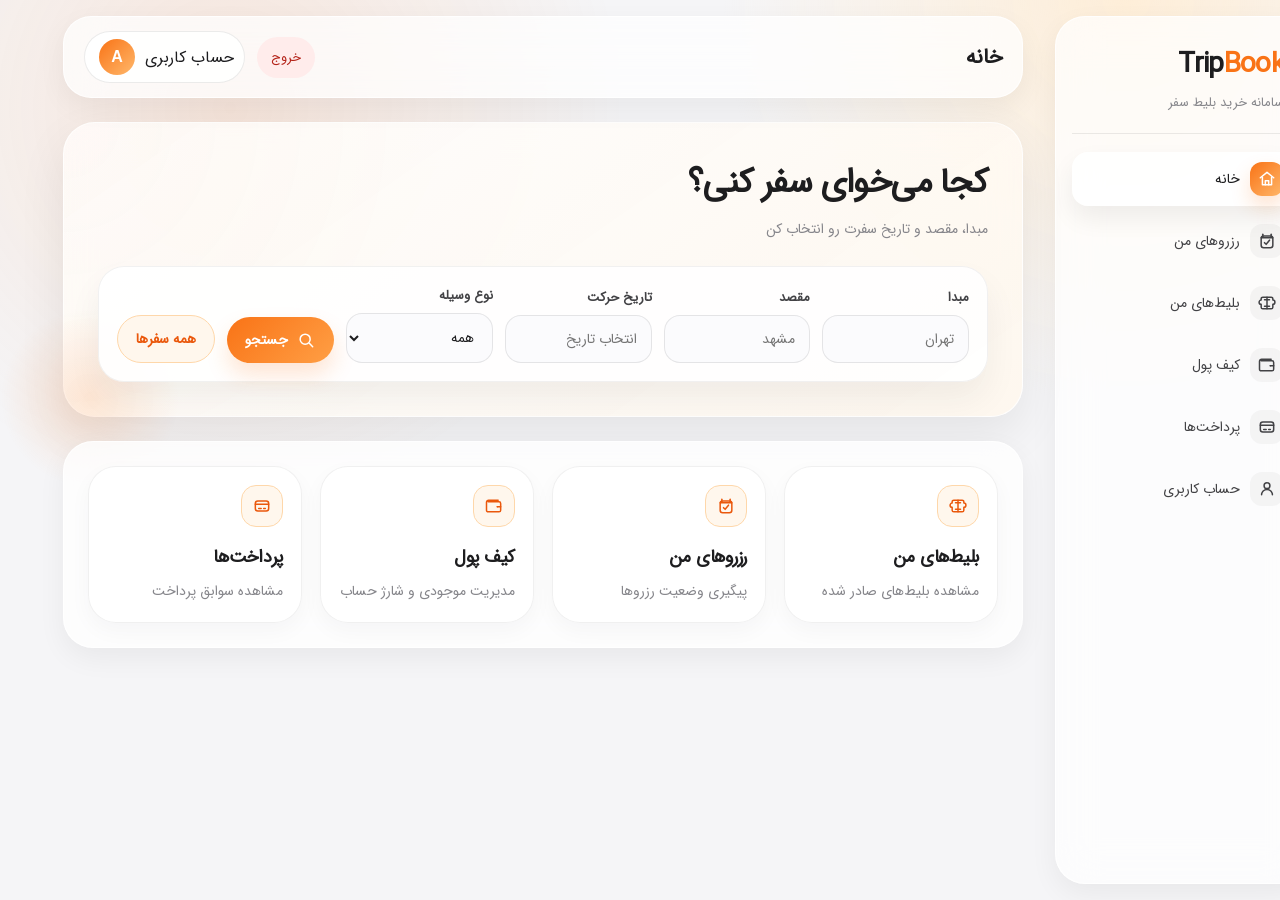
==== index.html @ 53e56e21 "initial commit for begining" ====
<!DOCTYPE html>
<html lang="fa" dir="rtl">
<head>
    <meta charset="UTF-8">
    <meta name="viewport" content="width=device-width, initial-scale=1.0">
    <title>Home</title>
    <link rel="stylesheet" href="style.css">
</head>
<body>
    <div class="app-container">
        <aside class="sidebar">
            <div class="logo">
                <h2>Trip<span>Book</span></h2>
                <p>سامانه خرید بلیط سفر</p>
            </div>

            <nav class="menu">
                <a href="index.html" class="active"><span class="menu-icon"><svg class="ui-icon" viewBox="0 0 24 24" aria-hidden="true"><path d="M4 10.5 12 4l8 6.5"/><path d="M6.5 10v9h11v-9"/><path d="M10 19v-5h4v5"/></svg></span><span>خانه</span></a>
                <a href="reservations.html" class=""><span class="menu-icon"><svg class="ui-icon" viewBox="0 0 24 24" aria-hidden="true"><path d="M7 4v3"/><path d="M17 4v3"/><path d="M5 8h14"/><rect x="5" y="6" width="14" height="14" rx="3"/><path d="m9 14 2 2 4-5"/></svg></span><span>رزروهای من</span></a>
                <a href="tickets.html" class=""><span class="menu-icon"><svg class="ui-icon" viewBox="0 0 24 24" aria-hidden="true"><path d="M5 8.5a2.5 2.5 0 0 0 0 5V17a2 2 0 0 0 2 2h10a2 2 0 0 0 2-2v-3.5a2.5 2.5 0 0 0 0-5V7a2 2 0 0 0-2-2H7a2 2 0 0 0-2 2v1.5Z"/><path d="M9 8h6"/><path d="M9 16h6"/><path d="M12 5v14"/></svg></span><span>بلیط‌های من</span></a>
                <a href="wallet.html" class=""><span class="menu-icon"><svg class="ui-icon" viewBox="0 0 24 24" aria-hidden="true"><path d="M5 7h13a2 2 0 0 1 2 2v8a2 2 0 0 1-2 2H5a2 2 0 0 1-2-2V7.5A2.5 2.5 0 0 1 5.5 5H17"/><path d="M16 13h4"/><path d="M16 13.01v-.01"/></svg></span><span>کیف پول</span></a>
                <a href="payments.html" class=""><span class="menu-icon"><svg class="ui-icon" viewBox="0 0 24 24" aria-hidden="true"><rect x="4" y="6" width="16" height="12" rx="3"/><path d="M4 10h16"/><path d="M8 15h3"/><path d="M14 15h2"/></svg></span><span>پرداخت‌ها</span></a>
                <a href="account.html" class=""><span class="menu-icon"><svg class="ui-icon" viewBox="0 0 24 24" aria-hidden="true"><circle cx="12" cy="8" r="3.5"/><path d="M5.5 19a6.5 6.5 0 0 1 13 0"/></svg></span><span>حساب کاربری</span></a>
            </nav>
        </aside>

        <main class="main-content">
            <header class="navbar">
                <div class="navbar-title">
                    <h1>خانه</h1>
                </div>

                <div class="navbar-actions">
                    <a class="logout-link" href="login.html">خروج</a>

                    <a class="account-chip" href="account.html">
                        <span>حساب کاربری</span>
                        <div class="avatar">A</div>
                    </a>
                </div>
            </header>

            <div class="page-content">
                <section class="hero-search">
                    <h2>کجا می‌خوای سفر کنی؟</h2>
                    <div class="hero-subtitle">مبدا، مقصد و تاریخ سفرت رو انتخاب کن</div>

                    <div class="search-box">
                        <form>
                            <div class="search-form">
                                <div class="form-group">
                                    <label>مبدا</label>
                                    <input id="originInput" type="text" placeholder="تهران">
                                </div>

                                <div class="form-group">
                                    <label>مقصد</label>
                                    <input id="destinationInput" type="text" placeholder="مشهد">
                                </div>

                                <div class="form-group">
                                    <label>تاریخ حرکت</label>
                                    <input type="text" class="persian-date-input" placeholder="انتخاب تاریخ" readonly>
                                </div>

                                <div class="form-group">
                                    <label>نوع وسیله</label>
                                    <select id="vehicleTypeInput">
                                        <option>همه</option>
                                        <option>اتوبوس</option>
                                        <option>قطار</option>
                                        <option>هواپیما</option>
                                    </select>
                                </div>

                                <button type="button" id="searchBtn"><svg class="ui-icon" viewBox="0 0 24 24" aria-hidden="true"><circle cx="11" cy="11" r="6"/><path d="m16 16 4 4"/></svg> جستجو</button>
                                <button type="button" id="showAllTripsBtn" class="btn-secondary">همه سفرها</button>
                            </div>
                        </form>
                    </div>
                </section>

                <section id="searchResults" class="section" style="display: none; margin-top: 24px;">
                    <h3 id="resultTitle">نتایج جستجو</h3>
                    <div id="resultList" class="trip-list"></div>
                </section>

                <section class="section" style="margin-top: 24px;">
                    <div class="quick-grid">
                        <a href="tickets.html" class="quick-card">
                            <div>
                                <span class="quick-icon"><svg class="ui-icon" viewBox="0 0 24 24" aria-hidden="true"><path d="M5 8.5a2.5 2.5 0 0 0 0 5V17a2 2 0 0 0 2 2h10a2 2 0 0 0 2-2v-3.5a2.5 2.5 0 0 0 0-5V7a2 2 0 0 0-2-2H7a2 2 0 0 0-2 2v1.5Z"/><path d="M9 8h6"/><path d="M9 16h6"/><path d="M12 5v14"/></svg></span>
                                <h3>بلیط‌های من</h3>
                                <p>مشاهده بلیط‌های صادر شده</p>
                            </div>
                        </a>

                        <a href="reservations.html" class="quick-card">
                            <div>
                                <span class="quick-icon"><svg class="ui-icon" viewBox="0 0 24 24" aria-hidden="true"><path d="M7 4v3"/><path d="M17 4v3"/><path d="M5 8h14"/><rect x="5" y="6" width="14" height="14" rx="3"/><path d="m9 14 2 2 4-5"/></svg></span>
                                <h3>رزروهای من</h3>
                                <p>پیگیری وضعیت رزروها</p>
                            </div>
                        </a>

                        <a href="wallet.html" class="quick-card">
                            <div>
                                <span class="quick-icon"><svg class="ui-icon" viewBox="0 0 24 24" aria-hidden="true"><path d="M5 7h13a2 2 0 0 1 2 2v8a2 2 0 0 1-2 2H5a2 2 0 0 1-2-2V7.5A2.5 2.5 0 0 1 5.5 5H17"/><path d="M16 13h4"/><path d="M16 13.01v-.01"/></svg></span>
                                <h3>کیف پول</h3>
                                <p>مدیریت موجودی و شارژ حساب</p>
                            </div>
                        </a>

                        <a href="payments.html" class="quick-card">
                            <div>
                                <span class="quick-icon"><svg class="ui-icon" viewBox="0 0 24 24" aria-hidden="true"><rect x="4" y="6" width="16" height="12" rx="3"/><path d="M4 10h16"/><path d="M8 15h3"/><path d="M14 15h2"/></svg></span>
                                <h3>پرداخت‌ها</h3>
                                <p>مشاهده سوابق پرداخت</p>
                            </div>
                        </a>
                    </div>
                </section>
            </div>
        </main>
    </div>

    <script src="script.js"></script>
</body>
</html>
---- style.css ----
@font-face {
        font-family: "IRANSans";
        src: url("fonts/IRANSansWeb.woff") format("woff");
        font-weight: normal;
        font-style: normal;
    }


:root {
    --primary: #f97316;
    --primary-dark: #ea580c;
    --primary-soft: #fff7ed;
    --primary-line: #fed7aa;

    --background: #f5f5f7;
    --surface: rgba(255, 255, 255, 0.78);
    --surface-solid: #ffffff;
    --surface-soft: #fbfbfd;

    --text: #1d1d1f;
    --text-soft: #424245;
    --muted: #86868b;
    --line: rgba(0, 0, 0, 0.08);

    --green-bg: #e8f7ee;
    --green-text: #137333;
    --yellow-bg: #fff4d8;
    --yellow-text: #9a6700;
    --red-bg: #ffe7e7;
    --red-text: #b42318;

    --shadow-soft: 0 18px 48px rgba(0, 0, 0, 0.075);
    --shadow-card: 0 10px 28px rgba(0, 0, 0, 0.055);
    --radius-xl: 30px;
    --radius-lg: 24px;
    --radius-md: 18px;
}

* {
    margin: 0;
    padding: 0;
    box-sizing: border-box;
}

html {
    scroll-behavior: smooth;
}

body {
    min-height: 100vh;
    direction: rtl;
    color: var(--text);
    background:
        radial-gradient(circle at 18% 12%, rgba(249, 115, 22, 0.13), transparent 30%),
        radial-gradient(circle at 88% 0%, rgba(255, 237, 213, 0.9), transparent 28%),
        var(--background);
    font-family: "IRANSans", "Vazirmatn", "Tahoma", sans-serif;
}

a {
    color: inherit;
    text-decoration: none;
}

button,
input,
select {
    font: inherit;
}

button {
    border: 0;
}

.ui-icon {
    width: 20px;
    height: 20px;
    display: block;
    fill: none;
    stroke: currentColor;
    stroke-width: 1.8;
    stroke-linecap: round;
    stroke-linejoin: round;
}

/* Login */
.login-page {
    min-height: 100vh;
    padding: 28px;
    display: grid;
    place-items: center;
}

.login-card {
    width: min(420px, 100%);
    position: relative;
    padding: 34px;
    background: rgba(255, 255, 255, 0.82);
    backdrop-filter: blur(24px);
    border: 1px solid rgba(255, 255, 255, 0.82);
    border-radius: 32px;
    box-shadow: var(--shadow-soft);
    overflow: hidden;
}

.login-card::before {
    content: "";
    width: 180px;
    height: 180px;
    position: absolute;
    top: -84px;
    left: -62px;
    background: radial-gradient(circle, rgba(249, 115, 22, 0.22), transparent 68%);
    border-radius: 50%;
}


.login-mark {
    width: 64px;
    height: 64px;
    position: relative;
    z-index: 1;
    margin: 0 auto 24px;
    display: grid;
    place-items: center;
    color: var(--primary-dark);
    background:
        linear-gradient(145deg, rgba(255, 255, 255, 0.96), rgba(255, 247, 237, 0.95));
    border: 1px solid rgba(249, 115, 22, 0.18);
    border-radius: 22px;
    box-shadow: 0 18px 34px rgba(249, 115, 22, 0.16);
}

.login-mark .ui-icon {
    width: 30px;
    height: 30px;
    stroke-width: 1.65;
}

.login-card h1 {
    position: relative;
    z-index: 1;
    margin-bottom: 8px;
    text-align: center;
    font-size: 28px;
    letter-spacing: -0.6px;
}

.login-card p {
    position: relative;
    z-index: 1;
    margin-bottom: 26px;
    text-align: center;
    color: var(--muted);
    line-height: 1.9;
}

.login-card .btn {
    width: 100%;
    margin-top: 32px;
}

.login-mini {
    margin-top: 18px;
    color: var(--muted);
    font-size: 13px;
    text-align: center;
}

/* Layout */
.app-container {
    display: flex;
    min-height: 100vh;
}

.sidebar {
    width: 256px;
    height: calc(100vh - 32px);
    position: fixed;
    top: 16px;
    right: 16px;
    padding: 16px;
    overflow-y: auto;
    background: rgba(255, 255, 255, 0.72);
    backdrop-filter: blur(22px);
    border: 1px solid rgba(255, 255, 255, 0.78);
    border-radius: 30px;
    box-shadow: var(--shadow-card);
}

.logo {
    margin-bottom: 18px;
    padding: 10px 10px 20px;
    border-bottom: 1px solid var(--line);
}

.logo h2 {
    margin-bottom: 5px;
    color: var(--text);
    font-size: 28px;
    font-weight: 900;
    letter-spacing: -0.7px;
}

.logo h2 span {
    color: var(--primary);
}

.logo p {
    color: var(--muted);
    font-size: 13px;
}

.menu {
    display: flex;
    flex-direction: column;
    gap: 8px;
}

.menu a {
    padding: 10px;
    display: flex;
    align-items: center;
    gap: 10px;
    color: var(--text-soft);
    border-radius: 16px;
    font-size: 14px;
    transition: 0.2s ease;
}

.menu-icon {
    width: 34px;
    height: 34px;
    display: grid;
    place-items: center;
    color: var(--text-soft);
    background: rgba(0, 0, 0, 0.035);
    border-radius: 12px;
    transition: 0.2s ease;
}

.menu a:hover {
    color: var(--primary-dark);
    background: rgba(249, 115, 22, 0.07);
}

.menu a:hover .menu-icon {
    color: var(--primary-dark);
    background: var(--primary-soft);
}

.menu a.active {
    color: var(--text);
    background: rgba(255, 255, 255, 0.88);
    box-shadow: 0 12px 26px rgba(0, 0, 0, 0.065);
}

.menu a.active .menu-icon {
    color: white;
    background: linear-gradient(135deg, var(--primary), #ffb86b);
    box-shadow: 0 10px 20px rgba(249, 115, 22, 0.2);
}

.main-content {
    width: calc(100% - 288px);
    min-height: 100vh;
    margin-right: 288px;
}

.navbar {
    min-height: 78px;
    position: sticky;
    top: 0;
    z-index: 10;
    margin: 16px 16px 0;
    padding: 14px 20px;
    display: flex;
    align-items: center;
    justify-content: space-between;
    background: rgba(255, 255, 255, 0.72);
    backdrop-filter: blur(22px);
    border: 1px solid rgba(255, 255, 255, 0.78);
    border-radius: 28px;
    box-shadow: var(--shadow-card);
}

.navbar-title h1 {
    font-size: 21px;
    letter-spacing: -0.35px;
}

.navbar-actions {
    display: flex;
    align-items: center;
    gap: 12px;
}

.logout-link {
    padding: 10px 14px;
    color: #b42318;
    background: rgba(255, 231, 231, 0.75);
    border-radius: 999px;
    font-size: 13px;
}

.account-chip {
    padding: 7px 10px 7px 14px;
    display: flex;
    align-items: center;
    gap: 10px;
    color: var(--text);
    background: rgba(255, 255, 255, 0.88);
    border: 1px solid var(--line);
    border-radius: 999px;
    transition: 0.2s ease;
}

.account-chip:hover {
    transform: translateY(-1px);
    border-color: var(--primary-line);
    box-shadow: 0 12px 24px rgba(0, 0, 0, 0.055);
}

.avatar {
    width: 36px;
    height: 36px;
    display: grid;
    place-items: center;
    color: white;
    background: linear-gradient(135deg, var(--primary), #ffb86b);
    border-radius: 50%;
    font-family: Arial, sans-serif;
    font-weight: bold;
}

.page-content {
    padding: 24px 16px 36px;
}

.page-title {
    margin: 8px 4px 22px;
}

.page-title h2 {
    font-size: 28px;
    letter-spacing: -0.6px;
}

.section {
    margin-bottom: 24px;
    padding: 24px;
    background: var(--surface);
    backdrop-filter: blur(18px);
    border: 1px solid rgba(255, 255, 255, 0.72);
    border-radius: var(--radius-xl);
    box-shadow: var(--shadow-card);
}

.section h3 {
    margin-bottom: 18px;
    font-size: 20px;
    letter-spacing: -0.3px;
}

/* Home */
.hero-search {
    position: relative;
    padding: 34px;
    overflow: visible;
    color: var(--text);
    background:
        linear-gradient(145deg, rgba(255, 255, 255, 0.88), rgba(255, 247, 237, 0.86)),
        radial-gradient(circle at 0% 0%, rgba(249, 115, 22, 0.25), transparent 34%);
    backdrop-filter: blur(18px);
    border: 1px solid rgba(255, 255, 255, 0.78);
    border-radius: 32px;
    box-shadow: var(--shadow-soft);
}

.hero-search::after {
    content: "";
    width: 180px;
    height: 180px;
    position: absolute;
    left: -64px;
    bottom: -72px;
    background: radial-gradient(circle, rgba(249, 115, 22, 0.16), transparent 70%);
    border-radius: 50%;
}

.hero-kicker {
    width: fit-content;
    margin-bottom: 12px;
    padding: 7px 12px;
    color: var(--primary-dark);
    background: rgba(255, 247, 237, 0.9);
    border: 1px solid var(--primary-line);
    border-radius: 999px;
    font-size: 12px;
    font-weight: 800;
}

.hero-search h2 {
    position: relative;
    z-index: 1;
    margin-bottom: 8px;
    font-size: 34px;
    font-weight: 900;
    letter-spacing: -0.8px;
}

.hero-subtitle {
    position: relative;
    z-index: 1;
    color: var(--muted);
    font-size: 14px;
}

.search-box {
    position: relative;
    z-index: 60;
    margin-top: 26px;
    padding: 18px;
    background: rgba(255, 255, 255, 0.92);
    border: 1px solid rgba(0, 0, 0, 0.055);
    border-radius: 26px;
    box-shadow: 0 18px 34px rgba(0, 0, 0, 0.055);
}

.search-form {
    display: grid;
    grid-template-columns: repeat(4, 1fr) auto auto;
    gap: 12px;
    align-items: end;
}

.quick-grid {
    display: grid;
    grid-template-columns: repeat(4, 1fr);
    gap: 18px;
}

.quick-card {
    min-height: 136px;
    padding: 18px;
    display: flex;
    flex-direction: column;
    justify-content: space-between;
    background: rgba(255, 255, 255, 0.82);
    border: 1px solid rgba(0, 0, 0, 0.06);
    border-radius: 28px;
    box-shadow: 0 8px 22px rgba(0, 0, 0, 0.035);
    transition: 0.2s ease;
}

.quick-card:hover {
    transform: translateY(-4px);
    border-color: var(--primary-line);
    box-shadow: 0 18px 38px rgba(0, 0, 0, 0.07);
}

.quick-icon {
    width: 42px;
    height: 42px;
    margin-bottom: 16px;
    display: grid;
    place-items: center;
    color: var(--primary-dark);
    background: var(--primary-soft);
    border: 1px solid var(--primary-line);
    border-radius: 15px;
}

.quick-card h3 {
    margin-bottom: 8px;
    font-size: 18px;
    letter-spacing: -0.25px;
}

.quick-card p {
    color: var(--muted);
    font-size: 14px;
    line-height: 1.8;
}

/* Forms */
.form-grid {
    display: grid;
    grid-template-columns: repeat(2, 1fr);
    gap: 18px;
}

.form-grid-3 {
    display: grid;
    grid-template-columns: repeat(3, 1fr);
    gap: 18px;
}

.form-group {
    position: relative;
    display: flex;
    flex-direction: column;
    gap: 7px;
}

.form-group label {
    color: var(--text-soft);
    font-size: 13px;
    font-weight: 800;
}

input,
select {
    width: 100%;
    min-height: 46px;
    padding: 12px 14px;
    color: var(--text);
    background: var(--surface-soft);
    border: 1px solid rgba(0, 0, 0, 0.09);
    border-radius: 16px;
    outline: none;
    font-size: 14px;
    direction: rtl;
    transition: 0.18s ease;
    /* text-align: left; */
}

input:hover,
select:hover {
    border-color: var(--primary-line);
}

input:focus,
select:focus {
    background: white;
    border-color: var(--primary);
    box-shadow: 0 0 0 4px rgba(249, 115, 22, 0.11);
}

.btn,
button {
    min-height: 46px;
    padding: 12px 18px;
    display: inline-flex;
    align-items: center;
    justify-content: center;
    gap: 8px;
    color: white;
    background: linear-gradient(135deg, var(--primary), #ff9f45);
    border: 0;
    border-radius: 999px;
    cursor: pointer;
    font-size: 14px;
    font-weight: 800;
    white-space: nowrap;
    transition: 0.2s ease;
    box-shadow: 0 12px 22px rgba(249, 115, 22, 0.18);
}

.btn:hover,
button:hover {
    transform: translateY(-2px);
    background: linear-gradient(135deg, var(--primary-dark), var(--primary));
    box-shadow: 0 16px 26px rgba(249, 115, 22, 0.24);
}

.btn-secondary {
    color: var(--primary-dark);
    background: rgba(255, 247, 237, 0.95);
    border: 1px solid var(--primary-line);
    box-shadow: none;
}

.btn-secondary:hover {
    color: var(--primary-dark);
    background: #ffedd5;
    box-shadow: none;
}

.btn-danger {
    background: #ef4444;
    box-shadow: 0 10px 20px rgba(239, 68, 68, 0.16);
}

.btn-danger:hover {
    background: #dc2626;
    box-shadow: 0 12px 24px rgba(239, 68, 68, 0.22);
}

.btn-small {
    min-height: 36px;
    padding: 8px 12px;
    border-radius: 999px;
    font-size: 13px;
}

.reserve-button {
    min-height: 42px;
    padding: 10px 18px;
    background: linear-gradient(135deg, var(--primary), #ff9f45);
    border-radius: 14px;
    box-shadow: 0 12px 22px rgba(249, 115, 22, 0.18);
}

.reserve-button:hover {
    background: linear-gradient(135deg, var(--primary-dark), var(--primary));
    box-shadow: 0 16px 26px rgba(249, 115, 22, 0.24);
}

.form-actions {
    display: flex;
    flex-wrap: wrap;
    gap: 12px;
    margin-top: 18px;
}

/* Calendar */
.calendar-popup {
    width: 312px;
    position: absolute;
    top: calc(100% + 8px);
    right: 0;
    z-index: 999;
    display: none;
    padding: 16px;
    background: white;
    border: 1px solid var(--line);
    border-radius: 22px;
    box-shadow: var(--shadow-soft);
}

.calendar-popup.show {
    display: block;
}

.calendar-head {
    display: flex;
    justify-content: space-between;
    align-items: center;
    margin-bottom: 14px;
}

.calendar-head strong {
    color: var(--primary-dark);
    font-size: 14px;
}

.calendar-grid {
    display: grid;
    grid-template-columns: repeat(7, 1fr);
    gap: 7px;
    text-align: center;
}

.calendar-day-name {
    padding-bottom: 4px;
    color: var(--muted);
    font-size: 12px;
}

.calendar-day {
    padding: 8px 0;
    background: #f6f6f8;
    border-radius: 12px;
    cursor: pointer;
    font-size: 13px;
    transition: 0.18s ease;
}

.calendar-day:hover {
    color: white;
    background: var(--primary);
}

.calendar-empty {
    height: 31px;
}

/* Cards */
.trip-list {
    display: flex;
    flex-direction: column;
    gap: 16px;
}

.trip-card {
    padding: 18px;
    display: flex;
    align-items: center;
    justify-content: space-between;
    gap: 18px;
    background: rgba(255, 255, 255, 0.86);
    border: 1px solid rgba(0, 0, 0, 0.06);
    border-radius: 24px;
    transition: 0.2s ease;
    box-shadow: 0 0px 9px rgba(176, 174, 174, 0.25) !important;
}

.trip-card:hover {
    transform: translateY(-2px);
    border-color: var(--primary-line);
    box-shadow: 0 0px 12px rgba(244, 153, 63, 0.181) !important;
}

.trip-card h3 {
    margin-bottom: 8px;
    font-size: 18px;
}

.trip-card p {
    margin-bottom: 5px;
    color: var(--muted);
    line-height: 1.7;
}

.trip-action {
    min-width: 280px;
    display: flex;
    flex-direction: row;
    align-items: center;
    justify-content: flex-end;
    gap: 14px;
}

.trip-action strong {
    color: var(--text);
    font-size: 18px;
    font-weight: 900;
    white-space: nowrap;
}

.empty-result {
    padding: 18px;
    color: var(--muted);
    background: rgba(255, 255, 255, 0.76);
    border: 1px dashed rgba(0, 0, 0, 0.16);
    border-radius: 18px;
}

/* Tables */
.table-wrapper {
    overflow-x: auto;
}

table {
    width: 100%;
    min-width: 760px;
    border-collapse: separate;
    border-spacing: 0 10px;
}

thead th {
    padding: 12px 14px;
    color: #9a3412;
    background: var(--primary-soft);
    font-size: 13px;
    text-align: right;
}

thead th:first-child {
    border-radius: 0 16px 16px 0;
}

thead th:last-child {
    border-radius: 16px 0 0 16px;
}

tbody tr {
    background: rgba(255, 255, 255, 0.9);
    box-shadow: 0 6px 18px rgba(0, 0, 0, 0.035);
}

td {
    padding: 15px 14px;
    color: #4b5563;
    border-top: 1px solid rgba(0, 0, 0, 0.055);
    border-bottom: 1px solid rgba(0, 0, 0, 0.055);
    font-size: 14px;
}

td:first-child {
    border-right: 1px solid rgba(0, 0, 0, 0.055);
    border-radius: 0 16px 16px 0;
}

td:last-child {
    border-left: 1px solid rgba(0, 0, 0, 0.055);
    border-radius: 16px 0 0 16px;
}

.badge {
    display: inline-block;
    padding: 7px 11px;
    border-radius: 999px;
    font-size: 12px;
    font-weight: 800;
}

.success {
    color: var(--green-text);
    background: var(--green-bg);
}

.pending {
    color: var(--yellow-text);
    background: var(--yellow-bg);
}

.cancelled,
.failed {
    color: var(--red-text);
    background: var(--red-bg);
}

/* Wallet and info */
.wallet-balance-section {
    display: flex;
    align-items: center;
    justify-content: center;
}

.wallet-card {
    width: min(520px, 100%);
    min-height: 230px;
    position: relative;
    overflow: hidden;
    padding: 32px;
    color: var(--text);
    background:
        linear-gradient(145deg, rgba(255, 255, 255, 0.98), rgba(255, 250, 245, 0.94));
    border: 1px solid rgba(249, 115, 22, 0.14);
    border-radius: 32px;
    box-shadow: 0 22px 56px rgba(15, 23, 42, 0.075);
}

.wallet-card::before {
    content: "";
    width: 210px;
    height: 210px;
    position: absolute;
    left: -76px;
    top: -82px;
    background: radial-gradient(circle, rgba(249, 115, 22, 0.22), transparent 68%);
    border-radius: 999px;
}

.wallet-card::after {
    content: "";
    width: 120px;
    height: 120px;
    position: absolute;
    right: -46px;
    bottom: -46px;
    background: radial-gradient(circle, rgba(255, 184, 107, 0.28), transparent 68%);
    border-radius: 999px;
}

.wallet-card h3 {
    position: relative;
    z-index: 1;
    margin-bottom: 10px;
    color: var(--muted);
    font-size: 15px;
}

.wallet-card p {
    position: relative;
    z-index: 1;
    margin-bottom: 24px;
    font-size: 36px;
    font-weight: 900;
    letter-spacing: -0.7px;
}

.wallet-card .btn {
    position: relative;
    z-index: 1;
}

.info-grid {
    display: grid;
    grid-template-columns: repeat(3, 1fr);
    gap: 18px;
}

.info-card {
    padding: 20px;
    background: rgba(255, 255, 255, 0.82);
    border: 1px solid rgba(0, 0, 0, 0.06);
    border-radius: 24px;
    transition: 0.2s ease;
}

.info-card:hover {
    transform: translateY(-2px);
    border-color: var(--primary-line);
}

.info-card h4 {
    margin-bottom: 8px;
    color: var(--muted);
    font-size: 14px;
}

.info-card p {
    font-size: 19px;
    font-weight: 900;
}

.two-column {
    display: grid;
    grid-template-columns: 1.15fr 0.85fr;
    gap: 24px;
}

/* Responsive */
@media (max-width: 1120px) {
    .search-form {
        grid-template-columns: repeat(2, 1fr);
    }

    .quick-grid,
    .info-grid {
        grid-template-columns: repeat(2, 1fr);
    }

    .two-column {
        grid-template-columns: 1fr;
    }
}

@media (max-width: 820px) {
    .sidebar {
        width: calc(100% - 32px);
        height: auto;
        position: static;
        margin: 16px;
    }

    .app-container {
        flex-direction: column;
    }

    .main-content {
        width: 100%;
        margin-right: 0;
    }

    .navbar {
        position: static;
        margin-top: 0;
        align-items: flex-start;
        flex-direction: column;
        gap: 14px;
    }

    .navbar-actions {
        width: 100%;
        justify-content: space-between;
    }

    .page-content {
        padding: 16px;
    }

    .hero-search {
        padding: 24px;
    }

    .search-form,
    .form-grid,
    .form-grid-3,
    .quick-grid,
    .info-grid {
        grid-template-columns: 1fr;
    }

    .trip-card {
        align-items: flex-start;
        flex-direction: column;
    }

    .trip-action {
        width: 100%;
        min-width: 0;
        justify-content: space-between;
    }
}


.logout-account {
    margin-right: auto;
    color: white;
    background: linear-gradient(135deg, #ef4444, #dc2626);
    box-shadow: 0 12px 22px rgba(239, 68, 68, 0.18);
}

.logout-account:hover {
    background: linear-gradient(135deg, #dc2626, #b91c1c);
    box-shadow: 0 16px 26px rgba(239, 68, 68, 0.24);
}

/* V7 refinements */
.login-page {
    position: relative;
    overflow: hidden;
    background:
        radial-gradient(circle at 18% 18%, rgba(249, 115, 22, 0.16), transparent 30%),
        radial-gradient(circle at 84% 22%, rgba(255, 203, 139, 0.26), transparent 28%),
        radial-gradient(circle at 50% 105%, rgba(249, 115, 22, 0.12), transparent 34%),
        linear-gradient(135deg, #fbfbfd 0%, #fff7ed 48%, #f5f5f7 100%);
}

.login-page::before,
.login-page::after {
    content: "";
    position: absolute;
    border-radius: 999px;
    pointer-events: none;
}

.login-page::before {
    width: 380px;
    height: 380px;
    right: -120px;
    top: -110px;
    background: radial-gradient(circle, rgba(249, 115, 22, 0.18), transparent 70%);
    filter: blur(2px);
}

.login-page::after {
    width: 520px;
    height: 520px;
    left: -180px;
    bottom: -210px;
    background: radial-gradient(circle, rgba(255, 214, 170, 0.36), transparent 68%);
}

.login-card {
    z-index: 1;
    background: rgba(255, 255, 255, 0.74);
    border: 1px solid rgba(255, 255, 255, 0.95);
    box-shadow:
        0 24px 70px rgba(0, 0, 0, 0.08),
        inset 0 1px 0 rgba(255, 255, 255, 0.85);
}

.login-card form {
    margin-top: 24px;
}

.login-mark {
    background:
        linear-gradient(145deg, rgba(255, 255, 255, 0.98), rgba(255, 247, 237, 0.96));
    box-shadow:
        0 16px 34px rgba(249, 115, 22, 0.16),
        inset 0 1px 0 rgba(255, 255, 255, 0.92);
}

.calendar-popup {
    position: fixed;
    top: auto;
    right: auto;
    left: auto;
    z-index: 2147483647;
}

.reserve-button {
    min-height: 50px;
    padding: 10px px;
    color: white;
    background: --primary-dark;
    border-radius: 16px;
    box-shadow: 0 10px 20px rgba(249, 115, 22, 0.18);
    font-weight: 800;
}

.reserve-button:hover {
    background: linear-gradient(135deg, var(--primary-dark), var(--primary));
    box-shadow: 0 14px 24px rgba(249, 115, 22, 0.22);
}

.logout-account {
    display: inline-flex;
    align-items: center;
    justify-content: center;
    gap: 8px;
}

.logout-account .ui-icon {
    width: 18px;
    height: 18px;
}
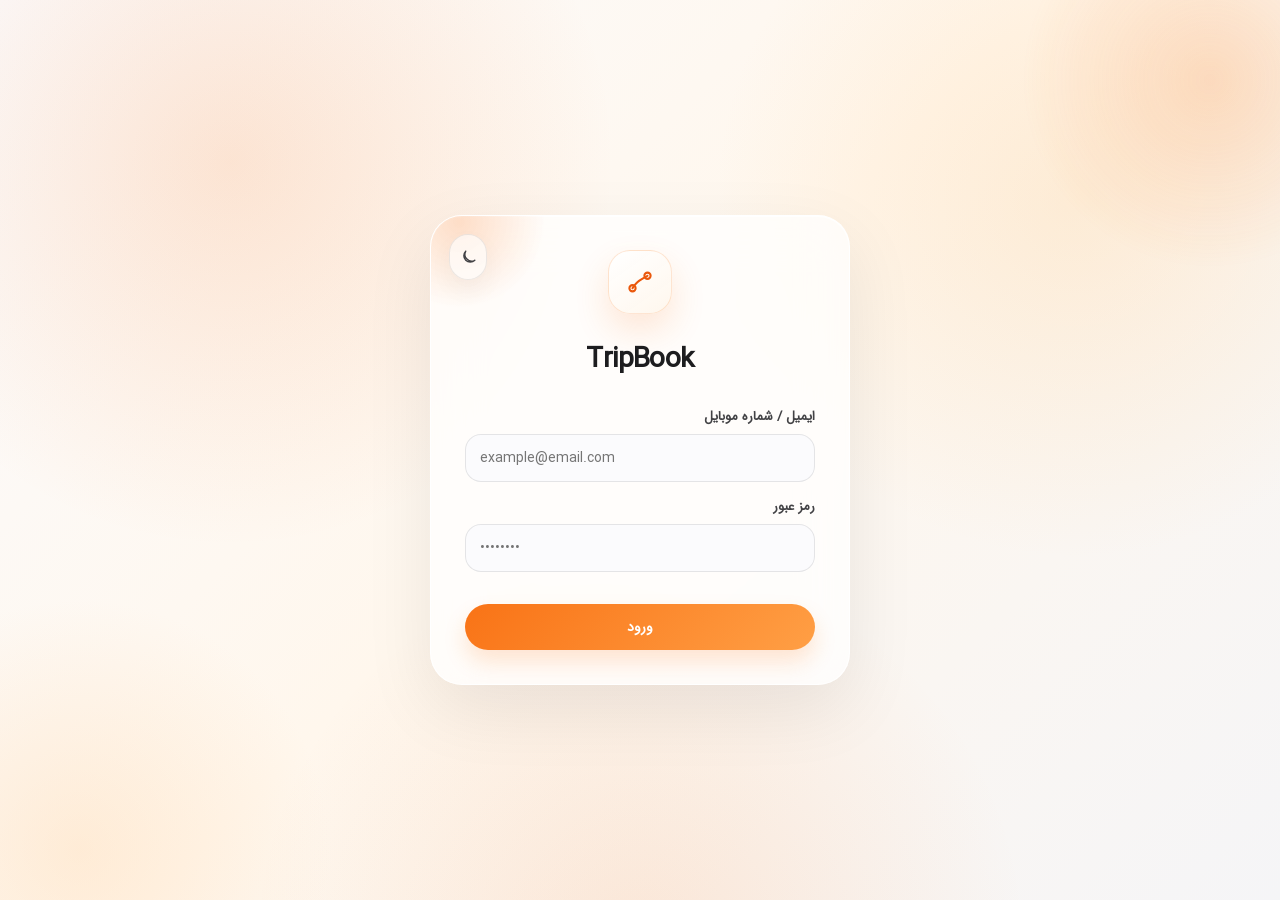
==== commit 500dfea0: "darkmode and light mode" ====
--- a/index.html
+++ b/index.html
@@ -3,126 +3,53 @@
 <head>
     <meta charset="UTF-8">
     <meta name="viewport" content="width=device-width, initial-scale=1.0">
-    <title>Home</title>
+    <title>TripBook</title>
+    <script>
+    (function () {
+        var theme = localStorage.getItem("tripbook-theme") || "light";
+
+        if (theme === "dark") {
+            document.documentElement.classList.add("dark-mode");
+        }
+    })();
+</script>
     <link rel="stylesheet" href="style.css">
 </head>
+<style>
+    input,
+select {
+    text-align: left;
+}
+</style>
 <body>
-    <div class="app-container">
-        <aside class="sidebar">
-            <div class="logo">
-                <h2>Trip<span>Book</span></h2>
-                <p>سامانه خرید بلیط سفر</p>
+    <main class="login-page">
+        <section class="login-card">
+            <button type="button" class="theme-toggle" data-theme-toggle aria-label="تغییر حالت نمایش"><svg class="ui-icon" viewBox="0 0 24 24" aria-hidden="true"><path d="M20 15.5A8.5 8.5 0 0 1 8.5 4 7 7 0 1 0 20 15.5Z"/></svg></button>
+            <div class="login-mark">
+                <svg class="ui-icon" viewBox="0 0 24 24" aria-hidden="true">
+                    <path d="M6 17c4-7 8-7 12-10"/>
+                    <circle cx="6" cy="17" r="2.5"/>
+                    <circle cx="18" cy="7" r="2.5"/>
+                </svg>
             </div>
 
-            <nav class="menu">
-                <a href="index.html" class="active"><span class="menu-icon"><svg class="ui-icon" viewBox="0 0 24 24" aria-hidden="true"><path d="M4 10.5 12 4l8 6.5"/><path d="M6.5 10v9h11v-9"/><path d="M10 19v-5h4v5"/></svg></span><span>خانه</span></a>
-                <a href="reservations.html" class=""><span class="menu-icon"><svg class="ui-icon" viewBox="0 0 24 24" aria-hidden="true"><path d="M7 4v3"/><path d="M17 4v3"/><path d="M5 8h14"/><rect x="5" y="6" width="14" height="14" rx="3"/><path d="m9 14 2 2 4-5"/></svg></span><span>رزروهای من</span></a>
-                <a href="tickets.html" class=""><span class="menu-icon"><svg class="ui-icon" viewBox="0 0 24 24" aria-hidden="true"><path d="M5 8.5a2.5 2.5 0 0 0 0 5V17a2 2 0 0 0 2 2h10a2 2 0 0 0 2-2v-3.5a2.5 2.5 0 0 0 0-5V7a2 2 0 0 0-2-2H7a2 2 0 0 0-2 2v1.5Z"/><path d="M9 8h6"/><path d="M9 16h6"/><path d="M12 5v14"/></svg></span><span>بلیط‌های من</span></a>
-                <a href="wallet.html" class=""><span class="menu-icon"><svg class="ui-icon" viewBox="0 0 24 24" aria-hidden="true"><path d="M5 7h13a2 2 0 0 1 2 2v8a2 2 0 0 1-2 2H5a2 2 0 0 1-2-2V7.5A2.5 2.5 0 0 1 5.5 5H17"/><path d="M16 13h4"/><path d="M16 13.01v-.01"/></svg></span><span>کیف پول</span></a>
-                <a href="payments.html" class=""><span class="menu-icon"><svg class="ui-icon" viewBox="0 0 24 24" aria-hidden="true"><rect x="4" y="6" width="16" height="12" rx="3"/><path d="M4 10h16"/><path d="M8 15h3"/><path d="M14 15h2"/></svg></span><span>پرداخت‌ها</span></a>
-                <a href="account.html" class=""><span class="menu-icon"><svg class="ui-icon" viewBox="0 0 24 24" aria-hidden="true"><circle cx="12" cy="8" r="3.5"/><path d="M5.5 19a6.5 6.5 0 0 1 13 0"/></svg></span><span>حساب کاربری</span></a>
-            </nav>
-        </aside>
+            <h1>TripBook</h1>
 
-        <main class="main-content">
-            <header class="navbar">
-                <div class="navbar-title">
-                    <h1>خانه</h1>
+            <form id="loginForm">
+                <div class="form-group">
+                    <label>ایمیل / شماره موبایل</label>
+                    <input type="text" placeholder="example@email.com" >
                 </div>
 
-                <div class="navbar-actions">
-                    <a class="logout-link" href="login.html">خروج</a>
+                <div class="form-group" style="margin-top: 14px; ">
+                    <label>رمز عبور</label>
+                    <input type="password" placeholder="••••••••">
+                </div>
 
-                    <a class="account-chip" href="account.html">
-                        <span>حساب کاربری</span>
-                        <div class="avatar">A</div>
-                    </a>
-                </div>
-            </header>
-
-            <div class="page-content">
-                <section class="hero-search">
-                    <h2>کجا می‌خوای سفر کنی؟</h2>
-                    <div class="hero-subtitle">مبدا، مقصد و تاریخ سفرت رو انتخاب کن</div>
-
-                    <div class="search-box">
-                        <form>
-                            <div class="search-form">
-                                <div class="form-group">
-                                    <label>مبدا</label>
-                                    <input id="originInput" type="text" placeholder="تهران">
-                                </div>
-
-                                <div class="form-group">
-                                    <label>مقصد</label>
-                                    <input id="destinationInput" type="text" placeholder="مشهد">
-                                </div>
-
-                                <div class="form-group">
-                                    <label>تاریخ حرکت</label>
-                                    <input type="text" class="persian-date-input" placeholder="انتخاب تاریخ" readonly>
-                                </div>
-
-                                <div class="form-group">
-                                    <label>نوع وسیله</label>
-                                    <select id="vehicleTypeInput">
-                                        <option>همه</option>
-                                        <option>اتوبوس</option>
-                                        <option>قطار</option>
-                                        <option>هواپیما</option>
-                                    </select>
-                                </div>
-
-                                <button type="button" id="searchBtn"><svg class="ui-icon" viewBox="0 0 24 24" aria-hidden="true"><circle cx="11" cy="11" r="6"/><path d="m16 16 4 4"/></svg> جستجو</button>
-                                <button type="button" id="showAllTripsBtn" class="btn-secondary">همه سفرها</button>
-                            </div>
-                        </form>
-                    </div>
-                </section>
-
-                <section id="searchResults" class="section" style="display: none; margin-top: 24px;">
-                    <h3 id="resultTitle">نتایج جستجو</h3>
-                    <div id="resultList" class="trip-list"></div>
-                </section>
-
-                <section class="section" style="margin-top: 24px;">
-                    <div class="quick-grid">
-                        <a href="tickets.html" class="quick-card">
-                            <div>
-                                <span class="quick-icon"><svg class="ui-icon" viewBox="0 0 24 24" aria-hidden="true"><path d="M5 8.5a2.5 2.5 0 0 0 0 5V17a2 2 0 0 0 2 2h10a2 2 0 0 0 2-2v-3.5a2.5 2.5 0 0 0 0-5V7a2 2 0 0 0-2-2H7a2 2 0 0 0-2 2v1.5Z"/><path d="M9 8h6"/><path d="M9 16h6"/><path d="M12 5v14"/></svg></span>
-                                <h3>بلیط‌های من</h3>
-                                <p>مشاهده بلیط‌های صادر شده</p>
-                            </div>
-                        </a>
-
-                        <a href="reservations.html" class="quick-card">
-                            <div>
-                                <span class="quick-icon"><svg class="ui-icon" viewBox="0 0 24 24" aria-hidden="true"><path d="M7 4v3"/><path d="M17 4v3"/><path d="M5 8h14"/><rect x="5" y="6" width="14" height="14" rx="3"/><path d="m9 14 2 2 4-5"/></svg></span>
-                                <h3>رزروهای من</h3>
-                                <p>پیگیری وضعیت رزروها</p>
-                            </div>
-                        </a>
-
-                        <a href="wallet.html" class="quick-card">
-                            <div>
-                                <span class="quick-icon"><svg class="ui-icon" viewBox="0 0 24 24" aria-hidden="true"><path d="M5 7h13a2 2 0 0 1 2 2v8a2 2 0 0 1-2 2H5a2 2 0 0 1-2-2V7.5A2.5 2.5 0 0 1 5.5 5H17"/><path d="M16 13h4"/><path d="M16 13.01v-.01"/></svg></span>
-                                <h3>کیف پول</h3>
-                                <p>مدیریت موجودی و شارژ حساب</p>
-                            </div>
-                        </a>
-
-                        <a href="payments.html" class="quick-card">
-                            <div>
-                                <span class="quick-icon"><svg class="ui-icon" viewBox="0 0 24 24" aria-hidden="true"><rect x="4" y="6" width="16" height="12" rx="3"/><path d="M4 10h16"/><path d="M8 15h3"/><path d="M14 15h2"/></svg></span>
-                                <h3>پرداخت‌ها</h3>
-                                <p>مشاهده سوابق پرداخت</p>
-                            </div>
-                        </a>
-                    </div>
-                </section>
-            </div>
-        </main>
-    </div>
+                <button type="submit" class="btn">ورود</button>
+            </form>
+        </section>
+    </main>
 
     <script src="script.js"></script>
 </body>
--- a/style.css
+++ b/style.css
@@ -47,10 +47,12 @@
 
 html {
     scroll-behavior: smooth;
+    overflow-x: hidden;
 }
 
 body {
     min-height: 100vh;
+    overflow-x: hidden;
     direction: rtl;
     color: var(--text);
     background:
@@ -131,7 +133,7 @@
         linear-gradient(145deg, rgba(255, 255, 255, 0.96), rgba(255, 247, 237, 0.95));
     border: 1px solid rgba(249, 115, 22, 0.18);
     border-radius: 22px;
-    box-shadow: 0 18px 34px rgba(249, 115, 22, 0.16);
+    box-shadow: 0 16px 34px rgba(249, 115, 22, 0.16), inset 0 1px 0 rgba(255, 255, 255, 0) !important;
 }
 
 .login-mark .ui-icon {
@@ -172,8 +174,11 @@
 
 /* Layout */
 .app-container {
+    width: 100%;
+    max-width: 100vw;
     display: flex;
     min-height: 100vh;
+    overflow-x: hidden;
 }
 
 .sidebar {
@@ -266,8 +271,10 @@
 
 .main-content {
     width: calc(100% - 288px);
+    max-width: calc(100vw - 288px);
     min-height: 100vh;
     margin-right: 288px;
+    overflow-x: hidden;
 }
 
 .navbar {
@@ -337,7 +344,10 @@
 }
 
 .page-content {
+    width: 100%;
+    max-width: 100%;
     padding: 24px 16px 36px;
+    overflow-x: hidden;
 }
 
 .page-title {
@@ -350,6 +360,7 @@
 }
 
 .section {
+    max-width: 100%;
     margin-bottom: 24px;
     padding: 24px;
     background: var(--surface);
@@ -742,7 +753,10 @@
 
 /* Tables */
 .table-wrapper {
+    width: 100%;
+    max-width: 100%;
     overflow-x: auto;
+    overflow-y: hidden;
 }
 
 table {
@@ -946,6 +960,7 @@
 
     .main-content {
         width: 100%;
+        max-width: 100vw;
         margin-right: 0;
     }
 
@@ -1070,9 +1085,9 @@
 
 .reserve-button {
     min-height: 50px;
-    padding: 10px px;
+    padding: 10px 18px;
     color: white;
-    background: --primary-dark;
+    background: var(--primary);
     border-radius: 16px;
     box-shadow: 0 10px 20px rgba(249, 115, 22, 0.18);
     font-weight: 800;
@@ -1095,3 +1110,268 @@
     height: 18px;
 }
 
+
+
+/* Theme toggle */
+.theme-toggle {
+    width: 42px;
+    height: 42px;
+    padding: 0;
+    display: inline-flex;
+    align-items: center;
+    justify-content: center;
+    color: var(--text-soft);
+    background: rgba(255, 255, 255, 0.64);
+    border: 1px solid var(--line);
+    border-radius: 999px;
+    box-shadow: 0 10px 24px rgba(0, 0, 0, 0.045);
+}
+
+.theme-toggle:hover {
+    color: var(--primary-dark);
+    background: var(--surface-solid);
+    transform: translateY(-1px);
+}
+
+.theme-toggle .ui-icon {
+    width: 19px;
+    height: 19px;
+}
+
+.theme-toggle span {
+    display: none;
+}
+
+.login-card .theme-toggle {
+    width: 38px;
+    height: 38px;
+    position: absolute;
+    top: 18px;
+    left: 18px;
+    z-index: 2;
+    padding: 0;
+}
+
+/* Dark mode */
+body.dark-mode {
+    --primary: #ff8a1f;
+    --primary-dark: #ff9f43;
+    --primary-soft: rgba(255, 138, 31, 0.12);
+    --primary-line: rgba(255, 138, 31, 0.26);
+
+    --background: #0f1115;
+    --surface: rgba(28, 30, 36, 0.78);
+    --surface-solid: #181b21;
+    --surface-soft: #14171d;
+
+    --text: #f5f5f7;
+    --text-soft: #d7d7dd;
+    --muted: #a2a2aa;
+    --line: rgba(255, 255, 255, 0.10);
+
+    --green-bg: rgba(34, 197, 94, 0.13);
+    --green-text: #86efac;
+    --yellow-bg: rgba(245, 158, 11, 0.14);
+    --yellow-text: #fcd34d;
+    --red-bg: rgba(239, 68, 68, 0.14);
+    --red-text: #fca5a5;
+
+    --shadow-soft: 0 22px 70px rgba(0, 0, 0, 0.34);
+    --shadow-card: 0 16px 34px rgba(0, 0, 0, 0.26);
+
+    background:
+        radial-gradient(circle at 18% 12%, rgba(249, 115, 22, 0.16), transparent 30%),
+        radial-gradient(circle at 88% 0%, rgba(255, 138, 31, 0.10), transparent 30%),
+        var(--background);
+}
+
+body.dark-mode .login-page {
+    background:
+        radial-gradient(circle at 18% 18%, rgba(255, 138, 31, 0.17), transparent 32%),
+        radial-gradient(circle at 84% 22%, rgba(255, 203, 139, 0.08), transparent 30%),
+        radial-gradient(circle at 50% 105%, rgba(255, 138, 31, 0.12), transparent 36%),
+        linear-gradient(135deg, #0f1115 0%, #171a20 52%, #0d0f13 100%);
+}
+
+body.dark-mode .login-card,
+body.dark-mode .sidebar,
+body.dark-mode .navbar,
+body.dark-mode .section,
+body.dark-mode .quick-card,
+body.dark-mode .trip-card,
+body.dark-mode .info-card {
+    background: rgba(24, 27, 33, 0.76);
+    border-color: var(--line);
+    box-shadow: var(--shadow-card);
+}
+
+body.dark-mode .login-card {
+    background: rgba(24, 27, 33, 0.72);
+    box-shadow:
+        0 28px 78px rgba(0, 0, 0, 0.38),
+        inset 0 1px 0 rgba(255, 255, 255, 0.06);
+}
+
+body.dark-mode .login-mark,
+body.dark-mode .theme-toggle,
+body.dark-mode .account-chip,
+body.dark-mode .search-box {
+    background: rgba(255, 255, 255, 0.06);
+    border-color: var(--line);
+}
+
+body.dark-mode .account-chip {
+    color: var(--text-soft);
+}
+
+body.dark-mode .logo h2,
+body.dark-mode .hero-subtitle,
+body.dark-mode .quick-card:hover h3 {
+    color: var(--primary-dark);
+}
+
+body.dark-mode .menu a {
+    color: var(--text-soft);
+}
+
+body.dark-mode .menu a:hover {
+    color: var(--primary-dark);
+    background: rgba(255, 138, 31, 0.12);
+}
+
+body.dark-mode .menu a.active {
+    color: #111827;
+    background: linear-gradient(135deg, #ff9f43, #ff7a1a);
+}
+
+body.dark-mode .navbar {
+    background: rgba(15, 17, 21, 0.72);
+    backdrop-filter: blur(18px);
+}
+
+body.dark-mode input,
+body.dark-mode select {
+    color: var(--text);
+    background: rgba(255, 255, 255, 0.06);
+    border-color: var(--line);
+}
+
+body.dark-mode input::placeholder {
+    color: rgba(245, 245, 247, 0.42);
+}
+
+body.dark-mode .hero-search {
+    background:
+        radial-gradient(circle at 12% 18%, rgba(255, 255, 255, 0.08), transparent 30%),
+        linear-gradient(135deg, #1c1f26 0%, #1a1d23 46%, rgba(255, 138, 31, 0.18) 100%);
+    border: 1px solid var(--line);
+    box-shadow: var(--shadow-soft);
+}
+
+body.dark-mode .quick-icon,
+body.dark-mode .menu-icon {
+    background: rgba(255, 138, 31, 0.12);
+    color: var(--primary-dark);
+}
+
+body.dark-mode .table-wrapper,
+body.dark-mode table {
+    color: var(--text);
+}
+
+body.dark-mode thead {
+    background: rgba(255, 138, 31, 0.10);
+}
+
+body.dark-mode th {
+    color: #ffb86b;
+}
+
+body.dark-mode td {
+    color: var(--text-soft);
+}
+
+body.dark-mode tbody tr:hover {
+    background: rgba(255, 255, 255, 0.035);
+}
+
+
+body.dark-mode thead th {
+    color: #ffb86b;
+    background: rgba(255, 138, 31, 0.13);
+}
+
+body.dark-mode tbody tr {
+    background: rgba(255, 255, 255, 0.055);
+    box-shadow: 0 8px 22px rgba(0, 0, 0, 0.18);
+}
+
+body.dark-mode td {
+    color: var(--text-soft);
+    border-top-color: rgba(255, 255, 255, 0.075);
+    border-bottom-color: rgba(255, 255, 255, 0.075);
+}
+
+body.dark-mode td:first-child {
+    border-right-color: rgba(255, 255, 255, 0.075);
+}
+
+body.dark-mode td:last-child {
+    border-left-color: rgba(255, 255, 255, 0.075);
+}
+
+body.dark-mode .empty-result {
+    color: var(--muted);
+    background: rgba(255, 255, 255, 0.055);
+    border-color: rgba(255, 255, 255, 0.14);
+}
+
+body.dark-mode .wallet-card {
+    color: var(--text);
+    background:
+        radial-gradient(circle at 12% 0%, rgba(255, 138, 31, 0.20), transparent 36%),
+        linear-gradient(145deg, rgba(24, 27, 33, 0.96), rgba(31, 35, 43, 0.92));
+    border-color: var(--primary-line);
+    box-shadow: var(--shadow-soft);
+}
+
+body.dark-mode .wallet-card h3 {
+    color: var(--muted);
+}
+
+body.dark-mode .wallet-card .btn {
+    color: #111827;
+    background: linear-gradient(135deg, #ffb86b, #ff8a1f);
+}
+
+body.dark-mode .calendar-popup {
+    color: var(--text);
+    background: rgba(24, 27, 33, 0.96);
+    border-color: var(--line);
+    box-shadow: 0 26px 70px rgba(0, 0, 0, 0.45);
+}
+
+body.dark-mode .calendar-day {
+    color: var(--text-soft);
+    background: rgba(255, 255, 255, 0.06);
+}
+
+body.dark-mode .calendar-day:hover {
+    color: #111827;
+    background: var(--primary-dark);
+}
+
+body.dark-mode .btn-secondary {
+    color: var(--primary-dark);
+    background: rgba(255, 138, 31, 0.10);
+    border-color: var(--primary-line);
+}
+
+body.dark-mode .theme-toggle {
+    color: var(--text-soft);
+}
+
+body.dark-mode .theme-toggle:hover {
+    color: var(--primary-dark);
+    background: rgba(255, 255, 255, 0.09);
+}
